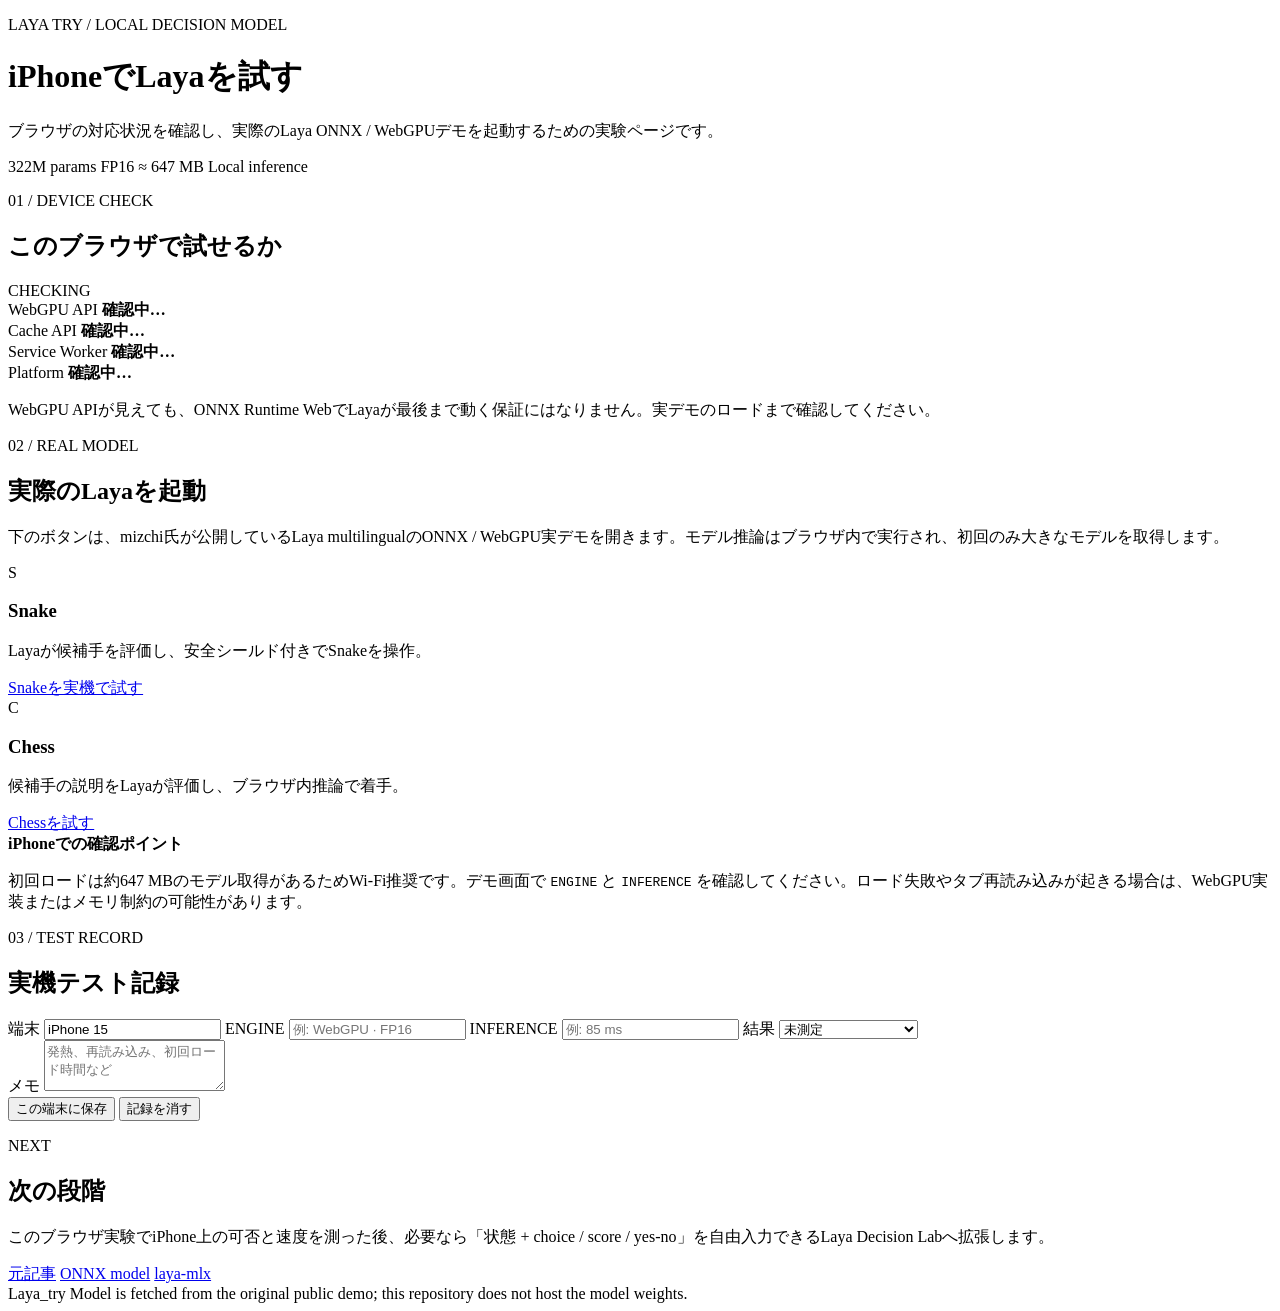
==== index.html @ 77805f12 "Add Laya iPhone browser lab" ====
<!doctype html>
<html lang="ja">
<head>
  <meta charset="utf-8" />
  <meta name="viewport" content="width=device-width,initial-scale=1,viewport-fit=cover" />
  <meta name="theme-color" content="#0b1020" />
  <title>Laya Try — iPhone Browser Lab</title>
  <link rel="stylesheet" href="./style.css" />
</head>
<body>
  <main class="shell">
    <header class="hero">
      <p class="eyebrow">LAYA TRY / LOCAL DECISION MODEL</p>
      <h1>iPhoneでLayaを試す</h1>
      <p class="lead">ブラウザの対応状況を確認し、実際のLaya ONNX / WebGPUデモを起動するための実験ページです。</p>
      <div class="badges">
        <span class="badge">322M params</span>
        <span class="badge">FP16 ≈ 647 MB</span>
        <span class="badge">Local inference</span>
      </div>
    </header>

    <section class="card">
      <div class="section-head">
        <div>
          <p class="kicker">01 / DEVICE CHECK</p>
          <h2>このブラウザで試せるか</h2>
        </div>
        <span id="overall" class="status pending">CHECKING</span>
      </div>

      <div class="checks">
        <div class="check">
          <span>WebGPU API</span>
          <strong id="webgpu">確認中…</strong>
        </div>
        <div class="check">
          <span>Cache API</span>
          <strong id="cache">確認中…</strong>
        </div>
        <div class="check">
          <span>Service Worker</span>
          <strong id="sw">確認中…</strong>
        </div>
        <div class="check">
          <span>Platform</span>
          <strong id="platform">確認中…</strong>
        </div>
      </div>

      <p id="check-note" class="note">WebGPU APIが見えても、ONNX Runtime WebでLayaが最後まで動く保証にはなりません。実デモのロードまで確認してください。</p>
    </section>

    <section class="card">
      <p class="kicker">02 / REAL MODEL</p>
      <h2>実際のLayaを起動</h2>
      <p class="body-copy">下のボタンは、mizchi氏が公開しているLaya multilingualのONNX / WebGPU実デモを開きます。モデル推論はブラウザ内で実行され、初回のみ大きなモデルを取得します。</p>

      <div class="demo-grid">
        <article class="demo">
          <div class="demo-top">
            <span class="demo-icon">S</span>
            <div>
              <h3>Snake</h3>
              <p>Layaが候補手を評価し、安全シールド付きでSnakeを操作。</p>
            </div>
          </div>
          <a class="button primary" href="https://mizchi-laya-web-demo.static.hf.space/snake.html" target="_blank" rel="noopener">Snakeを実機で試す</a>
        </article>

        <article class="demo">
          <div class="demo-top">
            <span class="demo-icon">C</span>
            <div>
              <h3>Chess</h3>
              <p>候補手の説明をLayaが評価し、ブラウザ内推論で着手。</p>
            </div>
          </div>
          <a class="button" href="https://mizchi-laya-web-demo.static.hf.space/chess.html" target="_blank" rel="noopener">Chessを試す</a>
        </article>
      </div>

      <div class="warning">
        <strong>iPhoneでの確認ポイント</strong>
        <p>初回ロードは約647 MBのモデル取得があるためWi-Fi推奨です。デモ画面で <code>ENGINE</code> と <code>INFERENCE</code> を確認してください。ロード失敗やタブ再読み込みが起きる場合は、WebGPU実装またはメモリ制約の可能性があります。</p>
      </div>
    </section>

    <section class="card">
      <p class="kicker">03 / TEST RECORD</p>
      <h2>実機テスト記録</h2>
      <div class="record-grid">
        <label>
          <span>端末</span>
          <input id="device" value="iPhone 15" />
        </label>
        <label>
          <span>ENGINE</span>
          <input id="engine" placeholder="例: WebGPU · FP16" />
        </label>
        <label>
          <span>INFERENCE</span>
          <input id="latency" placeholder="例: 85 ms" />
        </label>
        <label>
          <span>結果</span>
          <select id="result">
            <option value="">未測定</option>
            <option>正常動作</option>
            <option>ロードは成功・遅い</option>
            <option>モデルロード失敗</option>
            <option>WebGPU利用不可</option>
          </select>
        </label>
      </div>
      <label class="full">
        <span>メモ</span>
        <textarea id="memo" rows="3" placeholder="発熱、再読み込み、初回ロード時間など"></textarea>
      </label>
      <div class="actions">
        <button id="save" class="button primary" type="button">この端末に保存</button>
        <button id="clear" class="button ghost" type="button">記録を消す</button>
      </div>
      <p id="saved" class="note"></p>
    </section>

    <section class="card compact">
      <p class="kicker">NEXT</p>
      <h2>次の段階</h2>
      <p class="body-copy">このブラウザ実験でiPhone上の可否と速度を測った後、必要なら「状態 + choice / score / yes-no」を自由入力できるLaya Decision Labへ拡張します。</p>
      <div class="links">
        <a href="https://zenn.dev/mizchi/articles/laya-mlx-60fps" target="_blank" rel="noopener">元記事</a>
        <a href="https://huggingface.co/mizchi/laya-multilingual-onnx" target="_blank" rel="noopener">ONNX model</a>
        <a href="https://github.com/mizorewww/laya-mlx" target="_blank" rel="noopener">laya-mlx</a>
      </div>
    </section>

    <footer>
      <span>Laya_try</span>
      <span>Model is fetched from the original public demo; this repository does not host the model weights.</span>
    </footer>
  </main>
  <script src="./app.js"></script>
</body>
</html>
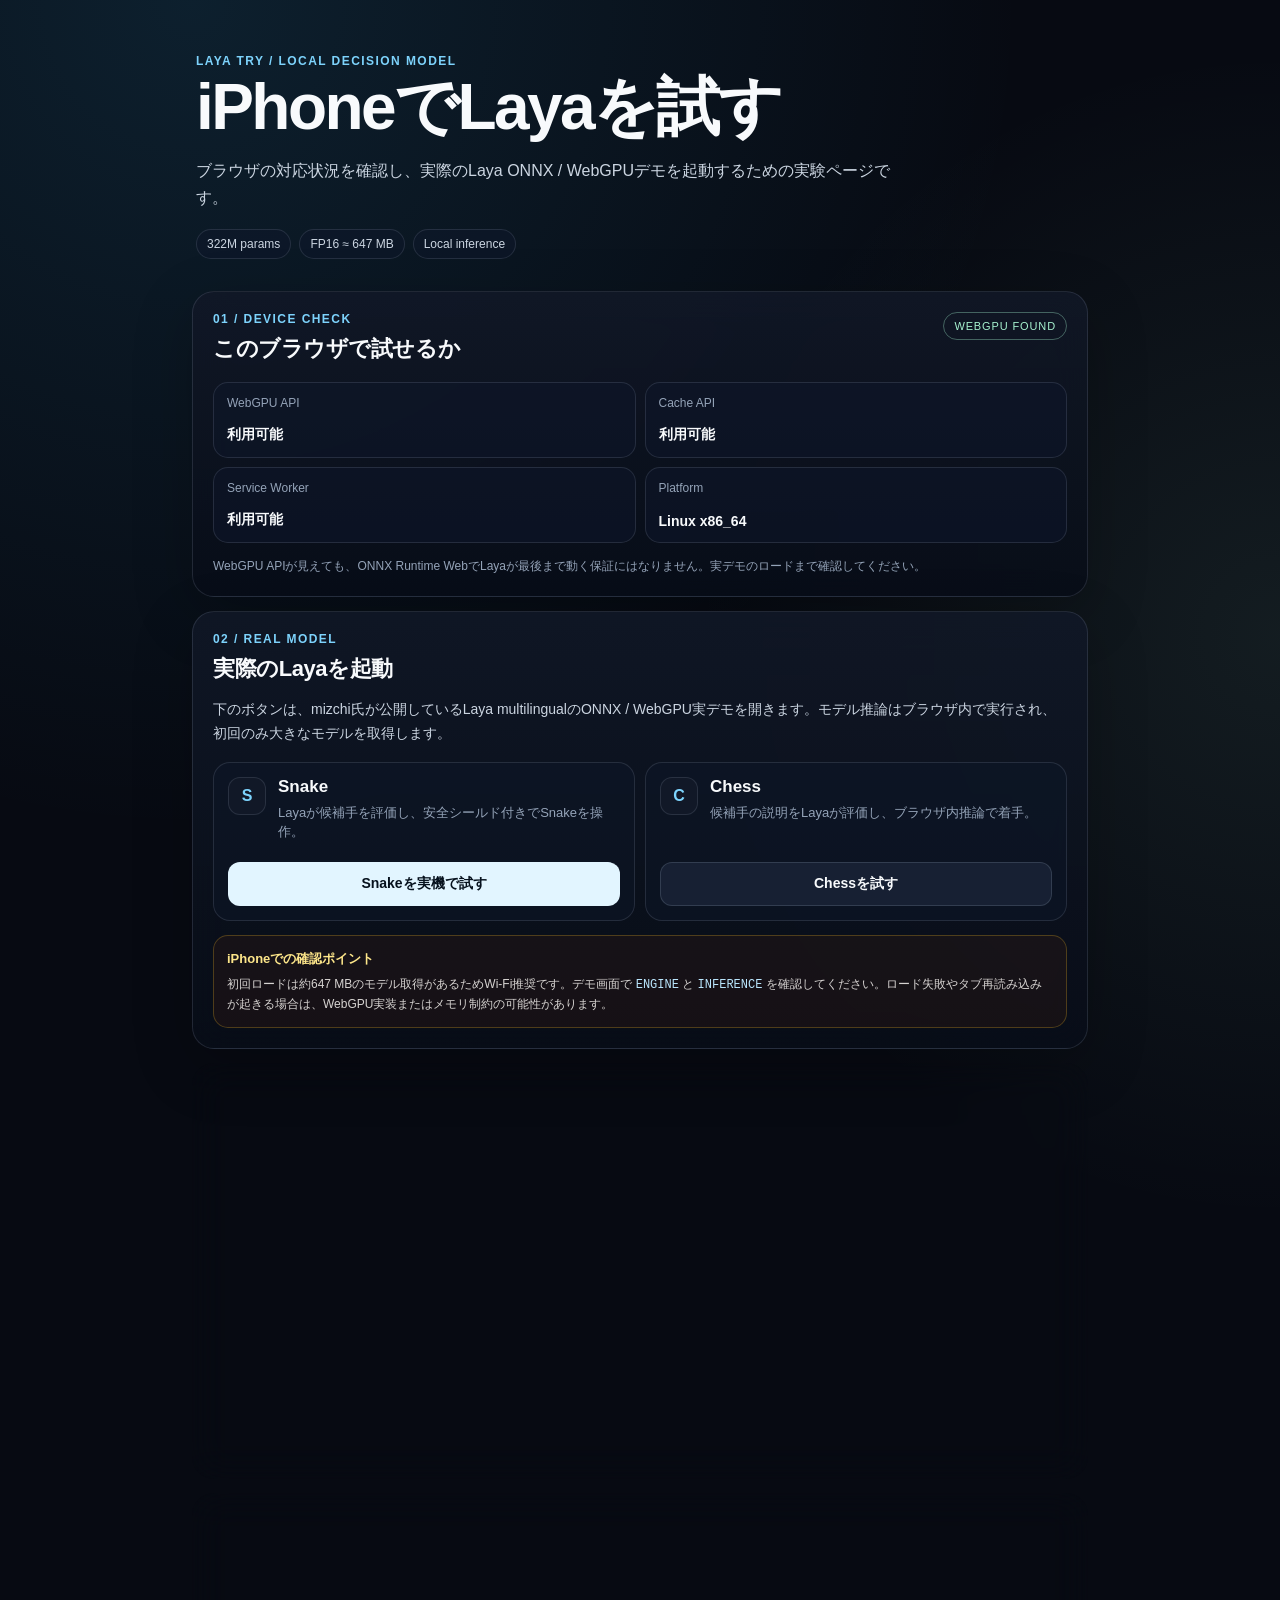
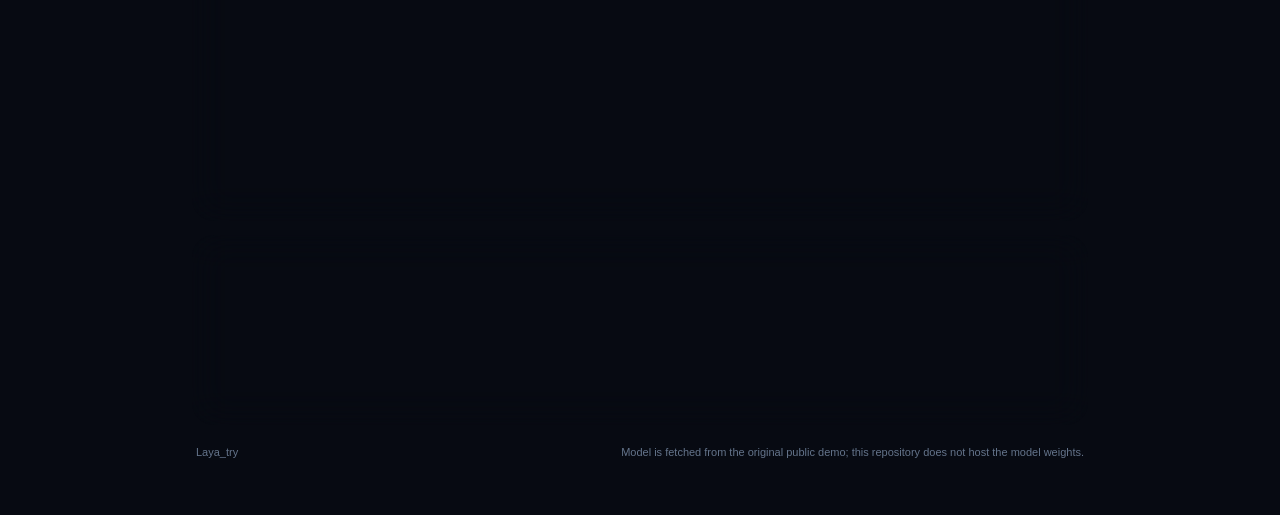
==== commit d174d881: "Link ADK 2 Laya lab from home page" ====
--- a/index.html
+++ b/index.html
@@ -124,10 +124,38 @@
       <p id="saved" class="note"></p>
     </section>
 
+    <section class="card">
+      <p class="kicker">04 / ADK 2 LAB</p>
+      <h2>Google ADK 2 × Laya</h2>
+      <p class="body-copy">ADK 2のWorkflow RuntimeにLayaをSystem-1 routing nodeとして入れ、choiceの結果を <code>Event(route=...)</code> に変換してSkillへ分岐する実験を追加しました。</p>
+      <div class="demo-grid">
+        <article class="demo">
+          <div class="demo-top">
+            <span class="demo-icon">A</span>
+            <div>
+              <h3>Interactive Workflow</h3>
+              <p>Planner → Laya → Skillのgraphとtraceをスマホで操作して確認できます。</p>
+            </div>
+          </div>
+          <a class="button primary" href="./adk.html">ADK 2 Labを開く</a>
+        </article>
+        <article class="demo">
+          <div class="demo-top">
+            <span class="demo-icon">Py</span>
+            <div>
+              <h3>Runnable Backend</h3>
+              <p>実際のGoogle ADK 2 + Layaローカルworkflowもbackend/に追加済みです。</p>
+            </div>
+          </div>
+          <a class="button" href="https://github.com/kameusagiyahoo/Laya_try/tree/main/backend" target="_blank" rel="noopener">実装を見る</a>
+        </article>
+      </div>
+    </section>
+
     <section class="card compact">
       <p class="kicker">NEXT</p>
       <h2>次の段階</h2>
-      <p class="body-copy">このブラウザ実験でiPhone上の可否と速度を測った後、必要なら「状態 + choice / score / yes-no」を自由入力できるLaya Decision Labへ拡張します。</p>
+      <p class="body-copy">Browser版LayaをDecision UIへ直接接続し、100回連続推論のmean / p50 / p95を自動測定。その後、ADK実ランタイムのtraceと接続します。</p>
       <div class="links">
         <a href="https://zenn.dev/mizchi/articles/laya-mlx-60fps" target="_blank" rel="noopener">元記事</a>
         <a href="https://huggingface.co/mizchi/laya-multilingual-onnx" target="_blank" rel="noopener">ONNX model</a>
--- a/style.css
+++ b/style.css
@@ -0,0 +1,175 @@
+:root {
+  color-scheme: dark;
+  --bg: #070a12;
+  --panel: rgba(17, 24, 39, .82);
+  --panel-2: #0f172a;
+  --line: rgba(148, 163, 184, .18);
+  --text: #f8fafc;
+  --muted: #94a3b8;
+  --accent: #7dd3fc;
+  --accent-2: #a7f3d0;
+  --warn: #fbbf24;
+  --danger: #fda4af;
+}
+* { box-sizing: border-box; }
+html { background: var(--bg); }
+body {
+  margin: 0;
+  min-height: 100vh;
+  background:
+    radial-gradient(circle at 15% 0%, rgba(56, 189, 248, .12), transparent 35%),
+    radial-gradient(circle at 100% 30%, rgba(167, 243, 208, .08), transparent 30%),
+    var(--bg);
+  color: var(--text);
+  font-family: -apple-system, BlinkMacSystemFont, "SF Pro Text", "Helvetica Neue", sans-serif;
+}
+button, input, textarea, select { font: inherit; }
+a { color: inherit; }
+.shell { width: min(920px, 100%); margin: 0 auto; padding: 28px 16px 56px; }
+.hero { padding: 26px 4px 18px; }
+.eyebrow, .kicker {
+  margin: 0 0 8px;
+  letter-spacing: .12em;
+  color: var(--accent);
+  font-size: 12px;
+  font-weight: 700;
+}
+h1 { margin: 0; font-size: clamp(34px, 9vw, 64px); line-height: .98; letter-spacing: -.04em; }
+h2 { margin: 0; font-size: 22px; letter-spacing: -.02em; }
+h3 { margin: 0 0 6px; font-size: 17px; }
+.lead { color: #cbd5e1; font-size: 16px; line-height: 1.7; max-width: 700px; margin: 18px 0; }
+.badges { display: flex; gap: 8px; flex-wrap: wrap; }
+.badge {
+  border: 1px solid var(--line);
+  background: rgba(15,23,42,.65);
+  padding: 7px 10px;
+  border-radius: 999px;
+  color: #cbd5e1;
+  font-size: 12px;
+}
+.card {
+  margin-top: 14px;
+  border: 1px solid var(--line);
+  border-radius: 22px;
+  padding: 20px;
+  background: linear-gradient(180deg, rgba(17,24,39,.88), rgba(8,13,24,.9));
+  box-shadow: 0 18px 60px rgba(0,0,0,.22);
+  backdrop-filter: blur(18px);
+}
+.card.compact { padding-bottom: 22px; }
+.section-head { display: flex; justify-content: space-between; gap: 16px; align-items: flex-start; }
+.status {
+  white-space: nowrap;
+  border-radius: 999px;
+  padding: 7px 10px;
+  font-size: 11px;
+  letter-spacing: .08em;
+  border: 1px solid var(--line);
+}
+.status.good { color: var(--accent-2); border-color: rgba(167,243,208,.35); }
+.status.warn { color: var(--warn); border-color: rgba(251,191,36,.35); }
+.status.bad { color: var(--danger); border-color: rgba(253,164,175,.35); }
+.checks {
+  margin-top: 18px;
+  display: grid;
+  grid-template-columns: repeat(2, minmax(0, 1fr));
+  gap: 9px;
+}
+.check {
+  min-height: 76px;
+  display: flex;
+  flex-direction: column;
+  justify-content: space-between;
+  padding: 13px;
+  border: 1px solid var(--line);
+  background: rgba(15,23,42,.58);
+  border-radius: 15px;
+}
+.check span { color: var(--muted); font-size: 12px; }
+.check strong { font-size: 14px; overflow-wrap: anywhere; }
+.note { color: var(--muted); font-size: 12px; line-height: 1.6; margin: 14px 0 0; }
+.body-copy { color: #cbd5e1; line-height: 1.7; font-size: 14px; }
+.demo-grid { display: grid; grid-template-columns: repeat(2, minmax(0,1fr)); gap: 10px; margin-top: 16px; }
+.demo { border: 1px solid var(--line); border-radius: 17px; padding: 14px; background: rgba(15,23,42,.52); }
+.demo-top { display: flex; gap: 12px; min-height: 85px; }
+.demo-top p { margin: 0; color: var(--muted); font-size: 13px; line-height: 1.5; }
+.demo-icon {
+  display: grid;
+  place-items: center;
+  width: 38px;
+  height: 38px;
+  flex: 0 0 38px;
+  border-radius: 12px;
+  background: #111827;
+  border: 1px solid var(--line);
+  color: var(--accent);
+  font-weight: 800;
+}
+.button {
+  appearance: none;
+  display: inline-flex;
+  align-items: center;
+  justify-content: center;
+  min-height: 44px;
+  width: 100%;
+  padding: 10px 14px;
+  border-radius: 12px;
+  border: 1px solid rgba(148,163,184,.22);
+  background: #172033;
+  color: var(--text);
+  text-decoration: none;
+  font-weight: 700;
+  font-size: 14px;
+  cursor: pointer;
+}
+.button.primary { background: #e2f5ff; color: #06111d; border-color: transparent; }
+.button.ghost { background: transparent; }
+.warning {
+  margin-top: 14px;
+  border: 1px solid rgba(251,191,36,.25);
+  background: rgba(120,53,15,.12);
+  border-radius: 15px;
+  padding: 13px;
+}
+.warning strong { color: #fde68a; font-size: 13px; }
+.warning p { margin: 7px 0 0; color: #d6d3d1; font-size: 12px; line-height: 1.6; }
+code { color: #bae6fd; }
+.record-grid { display: grid; grid-template-columns: repeat(2,minmax(0,1fr)); gap: 10px; margin-top: 16px; }
+label { display: grid; gap: 7px; color: var(--muted); font-size: 12px; }
+input, textarea, select {
+  width: 100%;
+  color: var(--text);
+  background: #0a1020;
+  border: 1px solid var(--line);
+  border-radius: 12px;
+  padding: 11px 12px;
+  outline: none;
+}
+input:focus, textarea:focus, select:focus { border-color: rgba(125,211,252,.55); }
+.full { margin-top: 10px; }
+.actions { display: grid; grid-template-columns: 1fr 1fr; gap: 9px; margin-top: 12px; }
+.links { display: flex; flex-wrap: wrap; gap: 12px; margin-top: 14px; }
+.links a { color: var(--accent); font-size: 13px; }
+footer {
+  display: flex;
+  justify-content: space-between;
+  gap: 18px;
+  color: #64748b;
+  font-size: 11px;
+  padding: 20px 4px 0;
+  line-height: 1.5;
+}
+@media (max-width: 620px) {
+  .shell { padding-left: 12px; padding-right: 12px; }
+  .card { padding: 16px; border-radius: 18px; }
+  .checks, .demo-grid, .record-grid { grid-template-columns: 1fr; }
+  .demo-top { min-height: 0; margin-bottom: 14px; }
+  footer { flex-direction: column; }
+}
+@supports (padding: max(0px)) {
+  .shell {
+    padding-left: max(12px, env(safe-area-inset-left));
+    padding-right: max(12px, env(safe-area-inset-right));
+    padding-bottom: max(56px, env(safe-area-inset-bottom));
+  }
+}
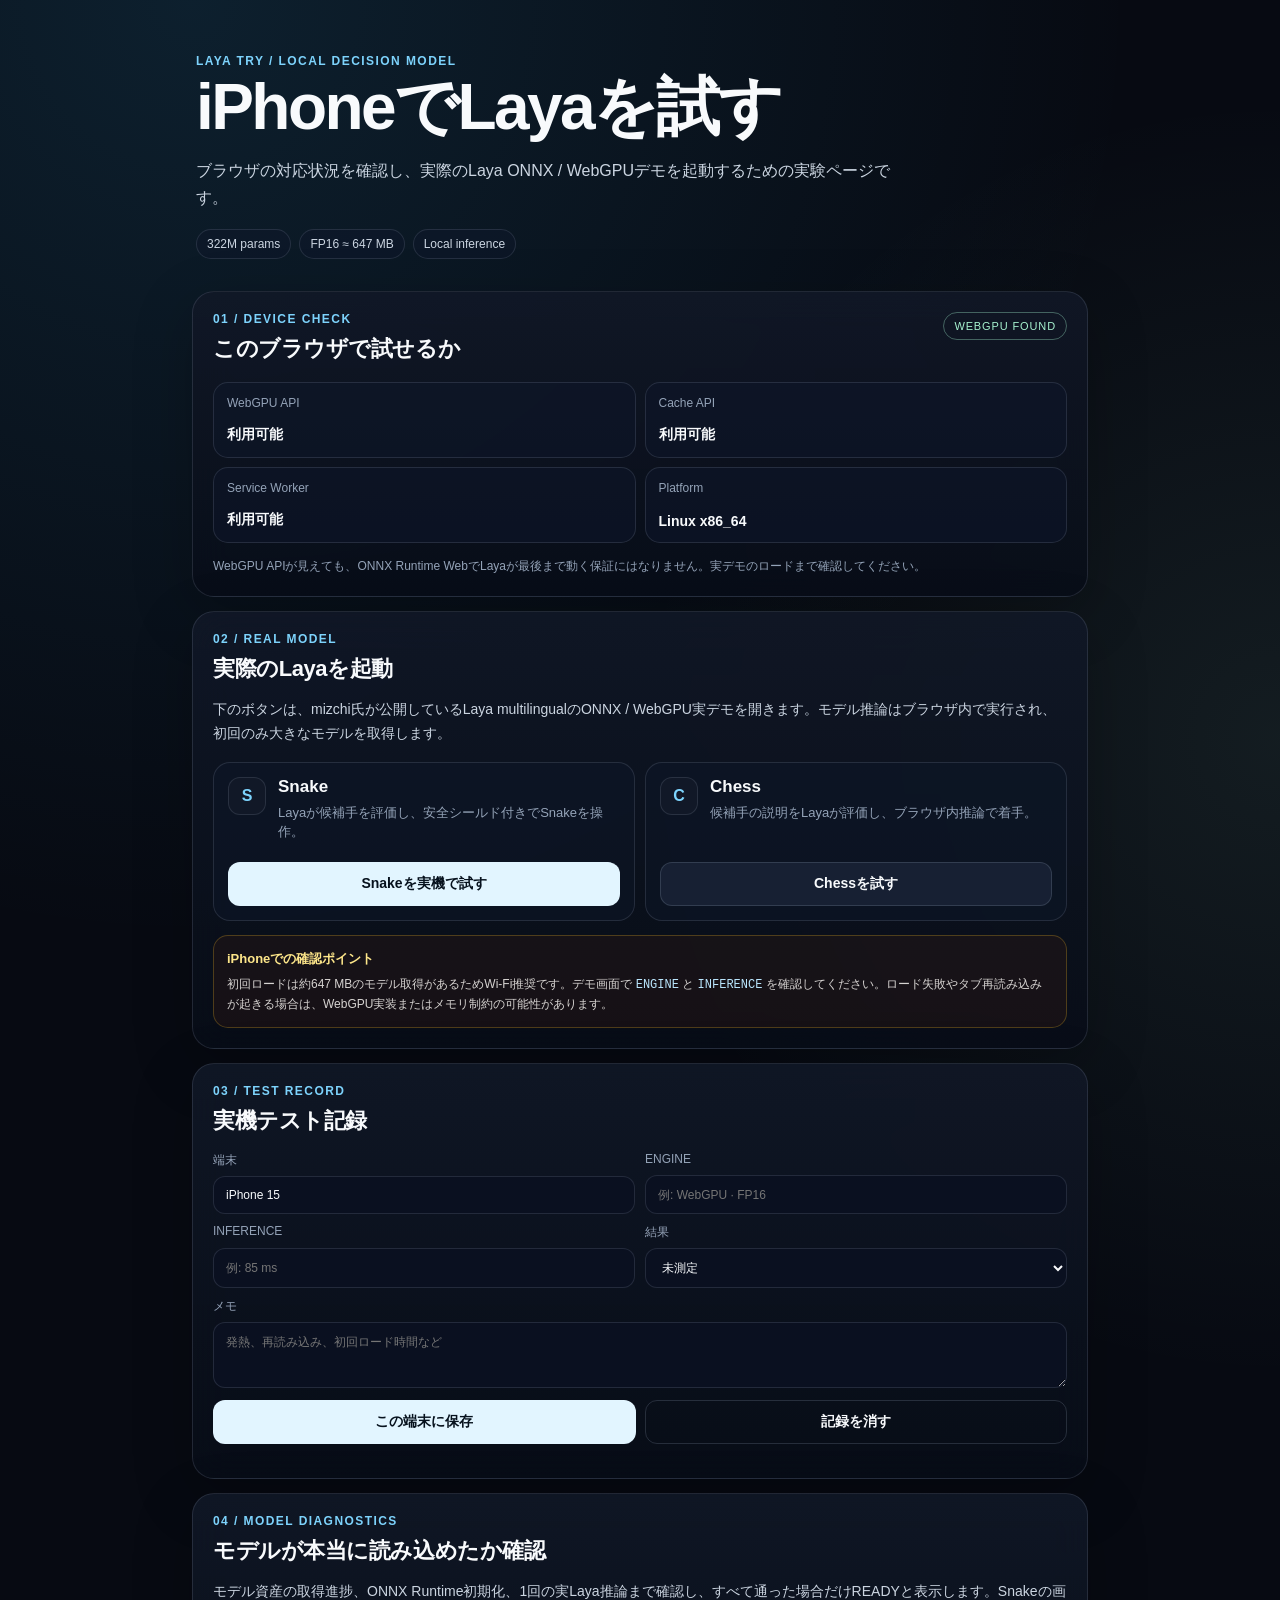
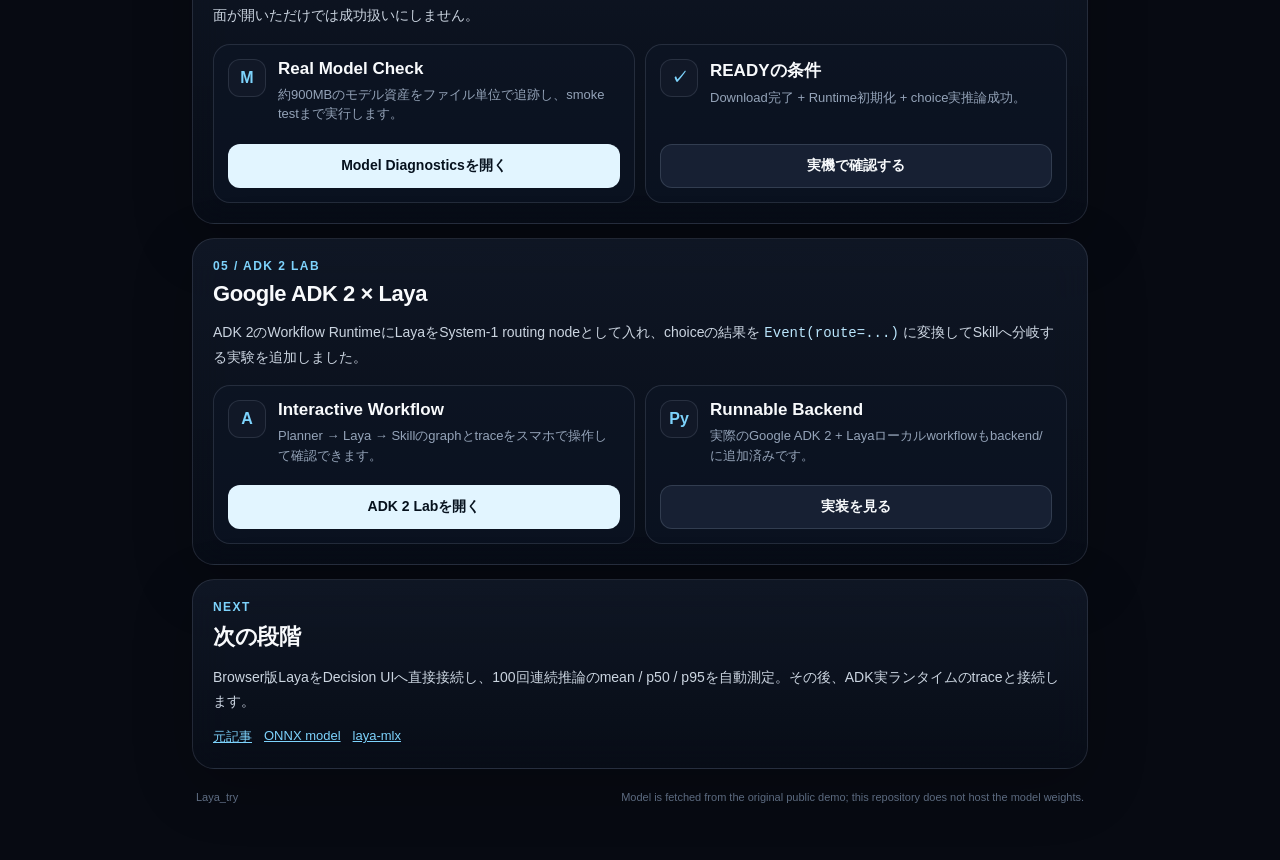
==== commit f90a2cd8: "Link real model diagnostics from home page" ====
--- a/index.html
+++ b/index.html
@@ -125,7 +125,35 @@
     </section>
 
     <section class="card">
-      <p class="kicker">04 / ADK 2 LAB</p>
+      <p class="kicker">04 / MODEL DIAGNOSTICS</p>
+      <h2>モデルが本当に読み込めたか確認</h2>
+      <p class="body-copy">モデル資産の取得進捗、ONNX Runtime初期化、1回の実Laya推論まで確認し、すべて通った場合だけREADYと表示します。Snakeの画面が開いただけでは成功扱いにしません。</p>
+      <div class="demo-grid">
+        <article class="demo">
+          <div class="demo-top">
+            <span class="demo-icon">M</span>
+            <div>
+              <h3>Real Model Check</h3>
+              <p>約900MBのモデル資産をファイル単位で追跡し、smoke testまで実行します。</p>
+            </div>
+          </div>
+          <a class="button primary" href="./model.html">Model Diagnosticsを開く</a>
+        </article>
+        <article class="demo">
+          <div class="demo-top">
+            <span class="demo-icon">✓</span>
+            <div>
+              <h3>READYの条件</h3>
+              <p>Download完了 + Runtime初期化 + choice実推論成功。</p>
+            </div>
+          </div>
+          <a class="button" href="./model.html">実機で確認する</a>
+        </article>
+      </div>
+    </section>
+
+    <section class="card">
+      <p class="kicker">05 / ADK 2 LAB</p>
       <h2>Google ADK 2 × Laya</h2>
       <p class="body-copy">ADK 2のWorkflow RuntimeにLayaをSystem-1 routing nodeとして入れ、choiceの結果を <code>Event(route=...)</code> に変換してSkillへ分岐する実験を追加しました。</p>
       <div class="demo-grid">
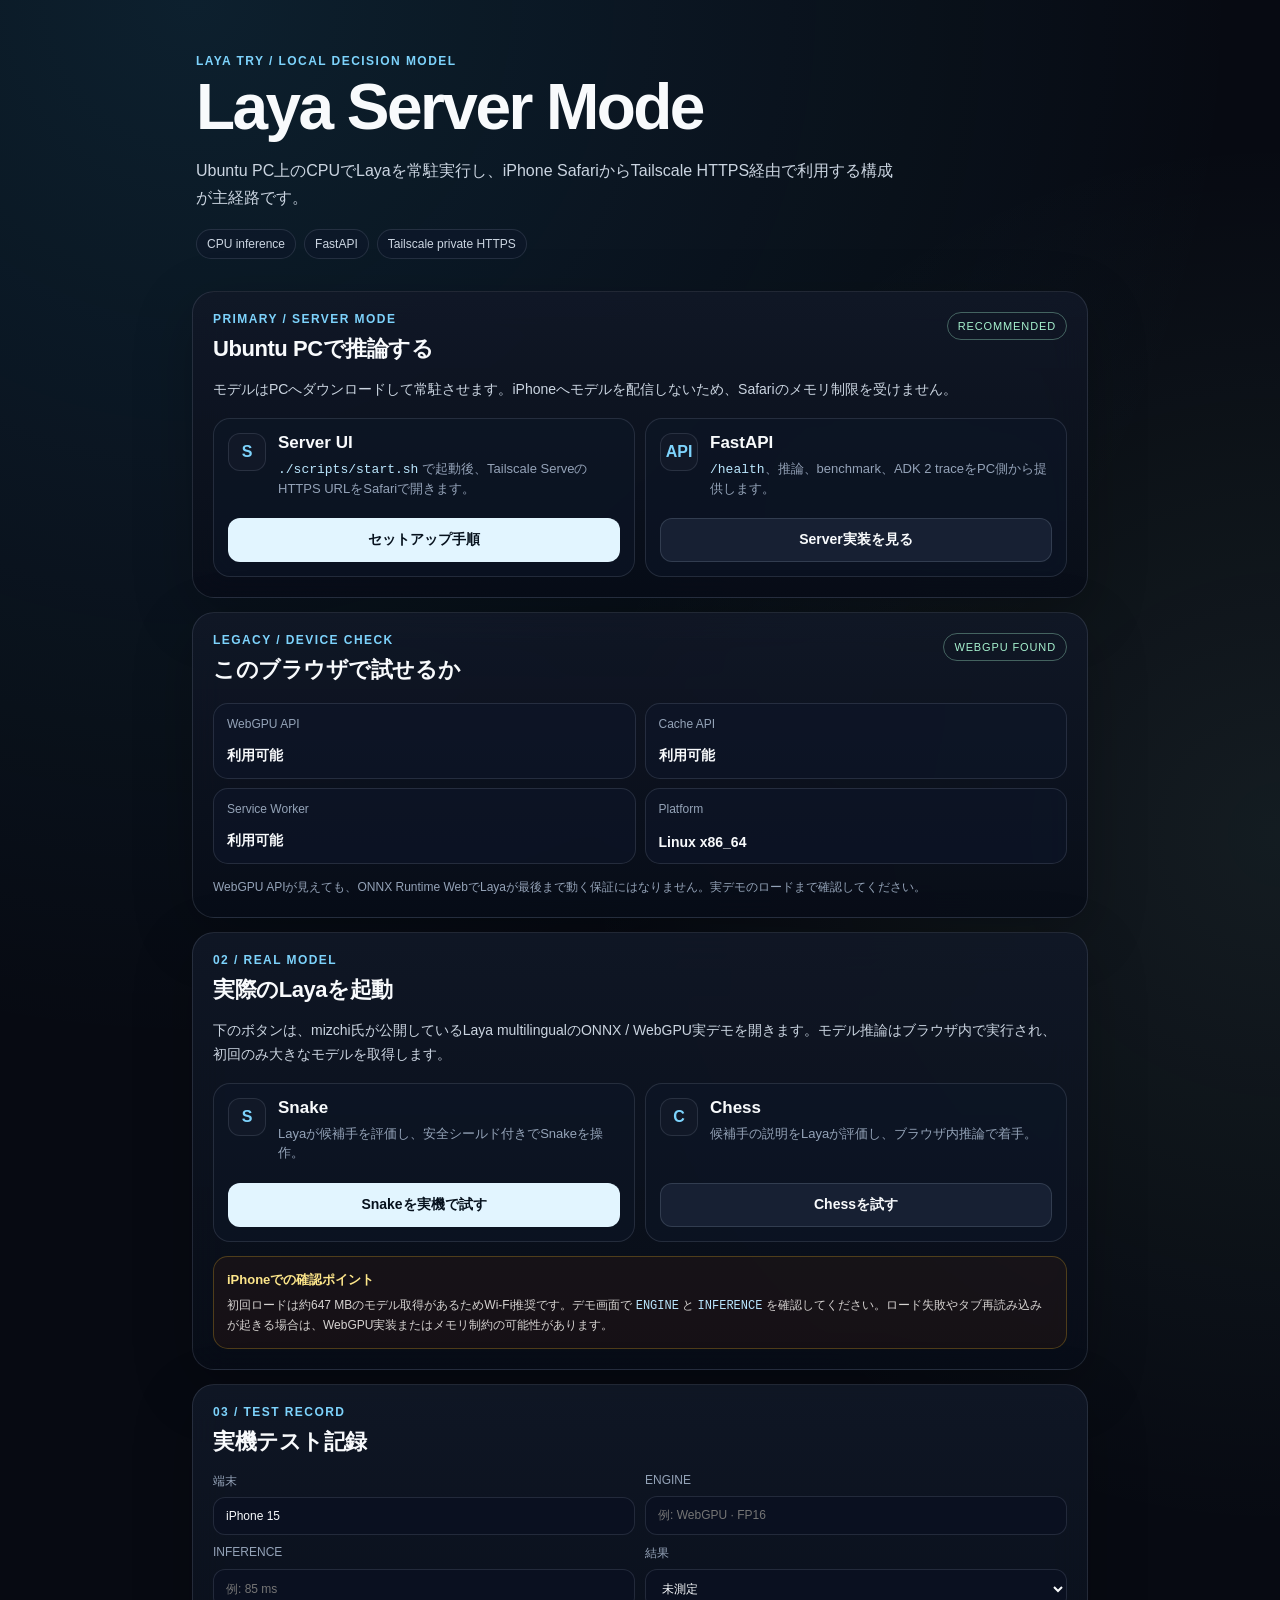
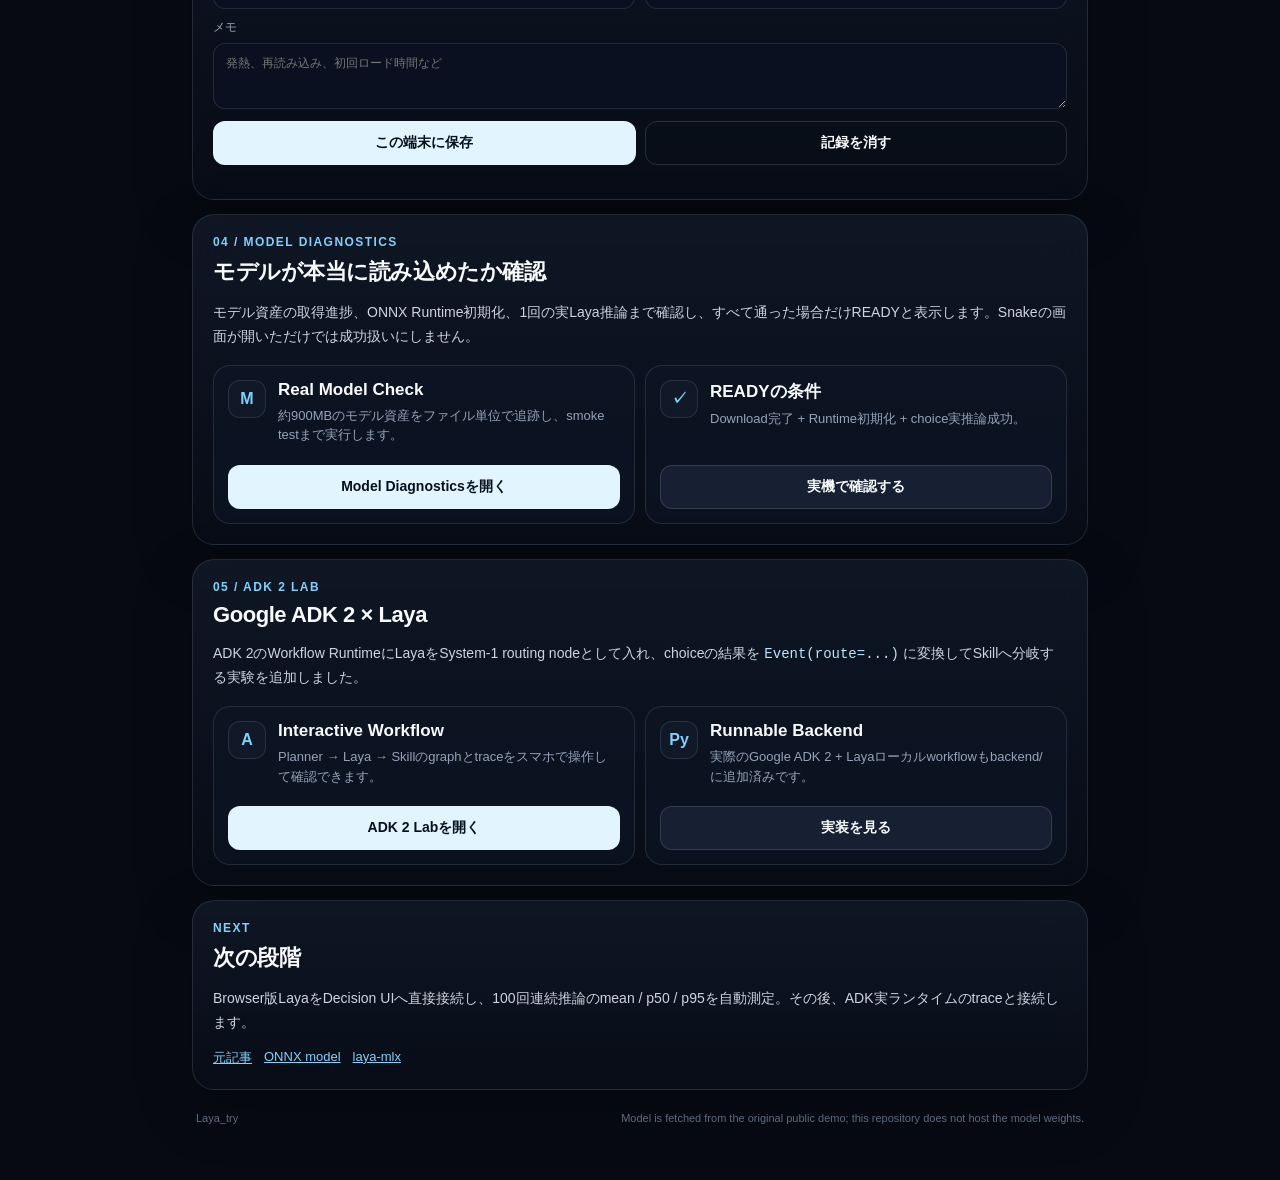
==== commit c56b325a: "Add mobile Server Mode dashboard" ====
--- a/index.html
+++ b/index.html
@@ -4,26 +4,59 @@
   <meta charset="utf-8" />
   <meta name="viewport" content="width=device-width,initial-scale=1,viewport-fit=cover" />
   <meta name="theme-color" content="#0b1020" />
-  <title>Laya Try — iPhone Browser Lab</title>
+  <title>Laya Try — Server Mode</title>
   <link rel="stylesheet" href="./style.css" />
 </head>
 <body>
   <main class="shell">
     <header class="hero">
       <p class="eyebrow">LAYA TRY / LOCAL DECISION MODEL</p>
-      <h1>iPhoneでLayaを試す</h1>
-      <p class="lead">ブラウザの対応状況を確認し、実際のLaya ONNX / WebGPUデモを起動するための実験ページです。</p>
+      <h1>Laya Server Mode</h1>
+      <p class="lead">Ubuntu PC上のCPUでLayaを常駐実行し、iPhone SafariからTailscale HTTPS経由で利用する構成が主経路です。</p>
       <div class="badges">
-        <span class="badge">322M params</span>
-        <span class="badge">FP16 ≈ 647 MB</span>
-        <span class="badge">Local inference</span>
+        <span class="badge">CPU inference</span>
+        <span class="badge">FastAPI</span>
+        <span class="badge">Tailscale private HTTPS</span>
       </div>
     </header>
 
     <section class="card">
       <div class="section-head">
         <div>
-          <p class="kicker">01 / DEVICE CHECK</p>
+          <p class="kicker">PRIMARY / SERVER MODE</p>
+          <h2>Ubuntu PCで推論する</h2>
+        </div>
+        <span class="status good">RECOMMENDED</span>
+      </div>
+      <p class="body-copy">モデルはPCへダウンロードして常駐させます。iPhoneへモデルを配信しないため、Safariのメモリ制限を受けません。</p>
+      <div class="demo-grid">
+        <article class="demo">
+          <div class="demo-top">
+            <span class="demo-icon">S</span>
+            <div>
+              <h3>Server UI</h3>
+              <p><code>./scripts/start.sh</code> で起動後、Tailscale ServeのHTTPS URLをSafariで開きます。</p>
+            </div>
+          </div>
+          <a class="button primary" href="https://github.com/kameusagiyahoo/Laya_try#5-start-server" target="_blank" rel="noopener">セットアップ手順</a>
+        </article>
+        <article class="demo">
+          <div class="demo-top">
+            <span class="demo-icon">API</span>
+            <div>
+              <h3>FastAPI</h3>
+              <p><code>/health</code>、推論、benchmark、ADK 2 traceをPC側から提供します。</p>
+            </div>
+          </div>
+          <a class="button" href="https://github.com/kameusagiyahoo/Laya_try/tree/main/backend/server" target="_blank" rel="noopener">Server実装を見る</a>
+        </article>
+      </div>
+    </section>
+
+    <section class="card">
+      <div class="section-head">
+        <div>
+          <p class="kicker">LEGACY / DEVICE CHECK</p>
           <h2>このブラウザで試せるか</h2>
         </div>
         <span id="overall" class="status pending">CHECKING</span>
@@ -198,4 +231,4 @@
   </main>
   <script src="./app.js"></script>
 </body>
-</html>+</html>
